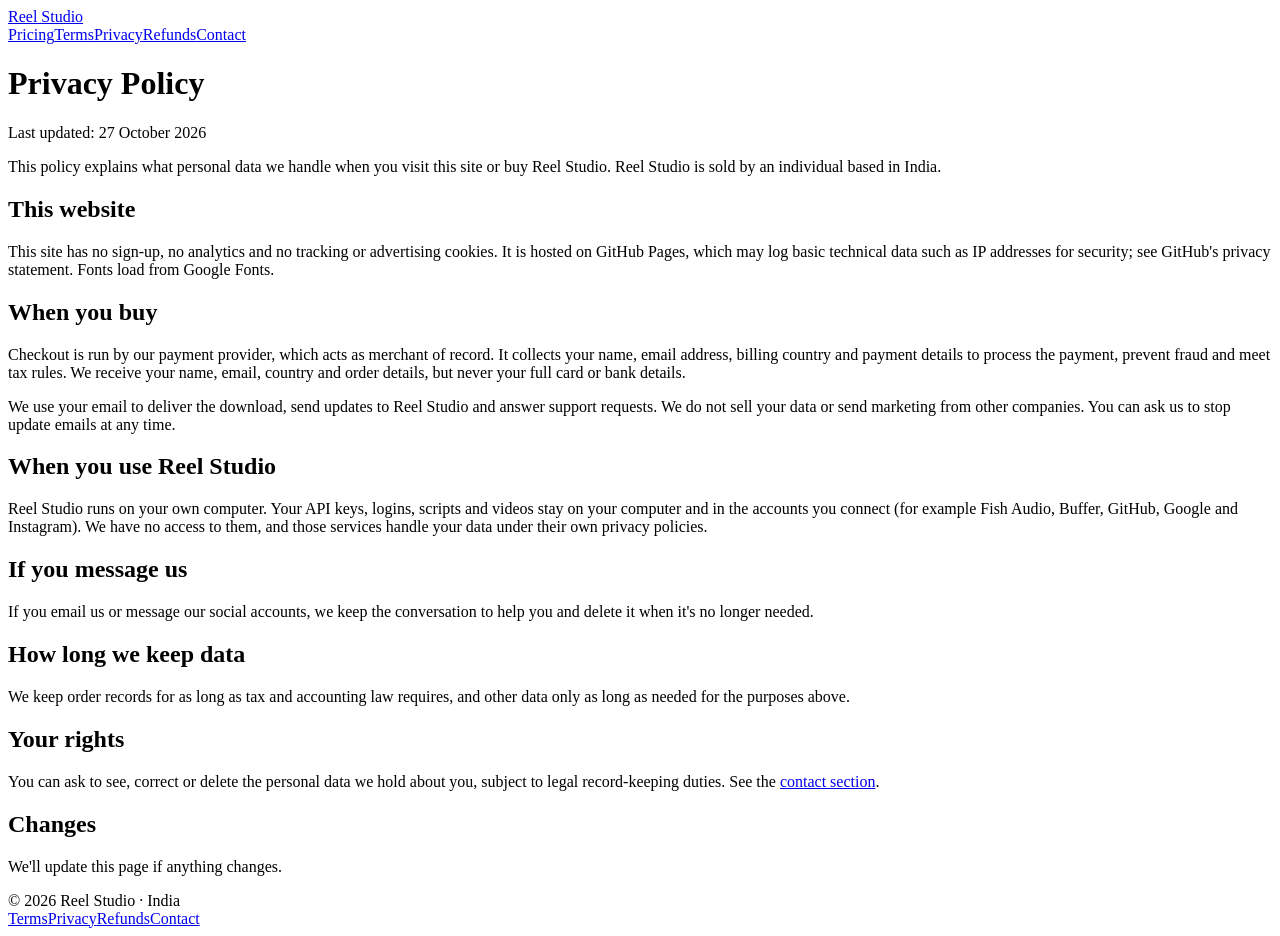
==== privacy.html @ 62ea9804 "site: privacy.html" ====
<!doctype html>
<html lang="en">
<head>
<meta charset="utf-8">
<meta name="viewport" content="width=device-width, initial-scale=1, viewport-fit=cover">
<title>Privacy Policy · Reel Studio</title>
<link rel="preconnect" href="https://fonts.googleapis.com">
<link rel="stylesheet" href="https://fonts.googleapis.com/css2?family=Bricolage+Grotesque:opsz,wght@12..96,500;12..96,700;12..96,800&family=Figtree:wght@400;500;600&family=JetBrains+Mono:wght@500&display=swap">
<link rel="stylesheet" href="style.css">
</head>
<body>
<div class="wrap">
  <div class="top"><a href="index.html">Reel Studio</a><nav><a href="index.html#pricing">Pricing</a><a href="terms.html">Terms</a><a href="privacy.html">Privacy</a><a href="refund.html">Refunds</a><a href="index.html#contact">Contact</a></nav></div>
  <main class="doc">
    <h1>Privacy Policy</h1>
    <p class="updated">Last updated: 27 October 2026</p>

    <p>This policy explains what personal data we handle when you visit this site or buy Reel Studio. Reel Studio is sold by an individual based in India.</p>
    <h2>This website</h2>
    <p>This site has no sign-up, no analytics and no tracking or advertising cookies. It is hosted on GitHub Pages, which may log basic technical data such as IP addresses for security; see GitHub's privacy statement. Fonts load from Google Fonts.</p>
    <h2>When you buy</h2>
    <p>Checkout is run by our payment provider, which acts as merchant of record. It collects your name, email address, billing country and payment details to process the payment, prevent fraud and meet tax rules. We receive your name, email, country and order details, but never your full card or bank details.</p>
    <p>We use your email to deliver the download, send updates to Reel Studio and answer support requests. We do not sell your data or send marketing from other companies. You can ask us to stop update emails at any time.</p>
    <h2>When you use Reel Studio</h2>
    <p>Reel Studio runs on your own computer. Your API keys, logins, scripts and videos stay on your computer and in the accounts you connect (for example Fish Audio, Buffer, GitHub, Google and Instagram). We have no access to them, and those services handle your data under their own privacy policies.</p>
    <h2>If you message us</h2>
    <p>If you email us or message our social accounts, we keep the conversation to help you and delete it when it's no longer needed.</p>
    <h2>How long we keep data</h2>
    <p>We keep order records for as long as tax and accounting law requires, and other data only as long as needed for the purposes above.</p>
    <h2>Your rights</h2>
    <p>You can ask to see, correct or delete the personal data we hold about you, subject to legal record-keeping duties. See the <a href="index.html#contact">contact section</a>.</p>
    <h2>Changes</h2>
    <p>We'll update this page if anything changes.</p>

  </main>
  <footer><span>© 2026 Reel Studio · India</span><nav><a href="terms.html">Terms</a><a href="privacy.html">Privacy</a><a href="refund.html">Refunds</a><a href="index.html#contact">Contact</a></nav></footer>
</div>
</body>
</html>
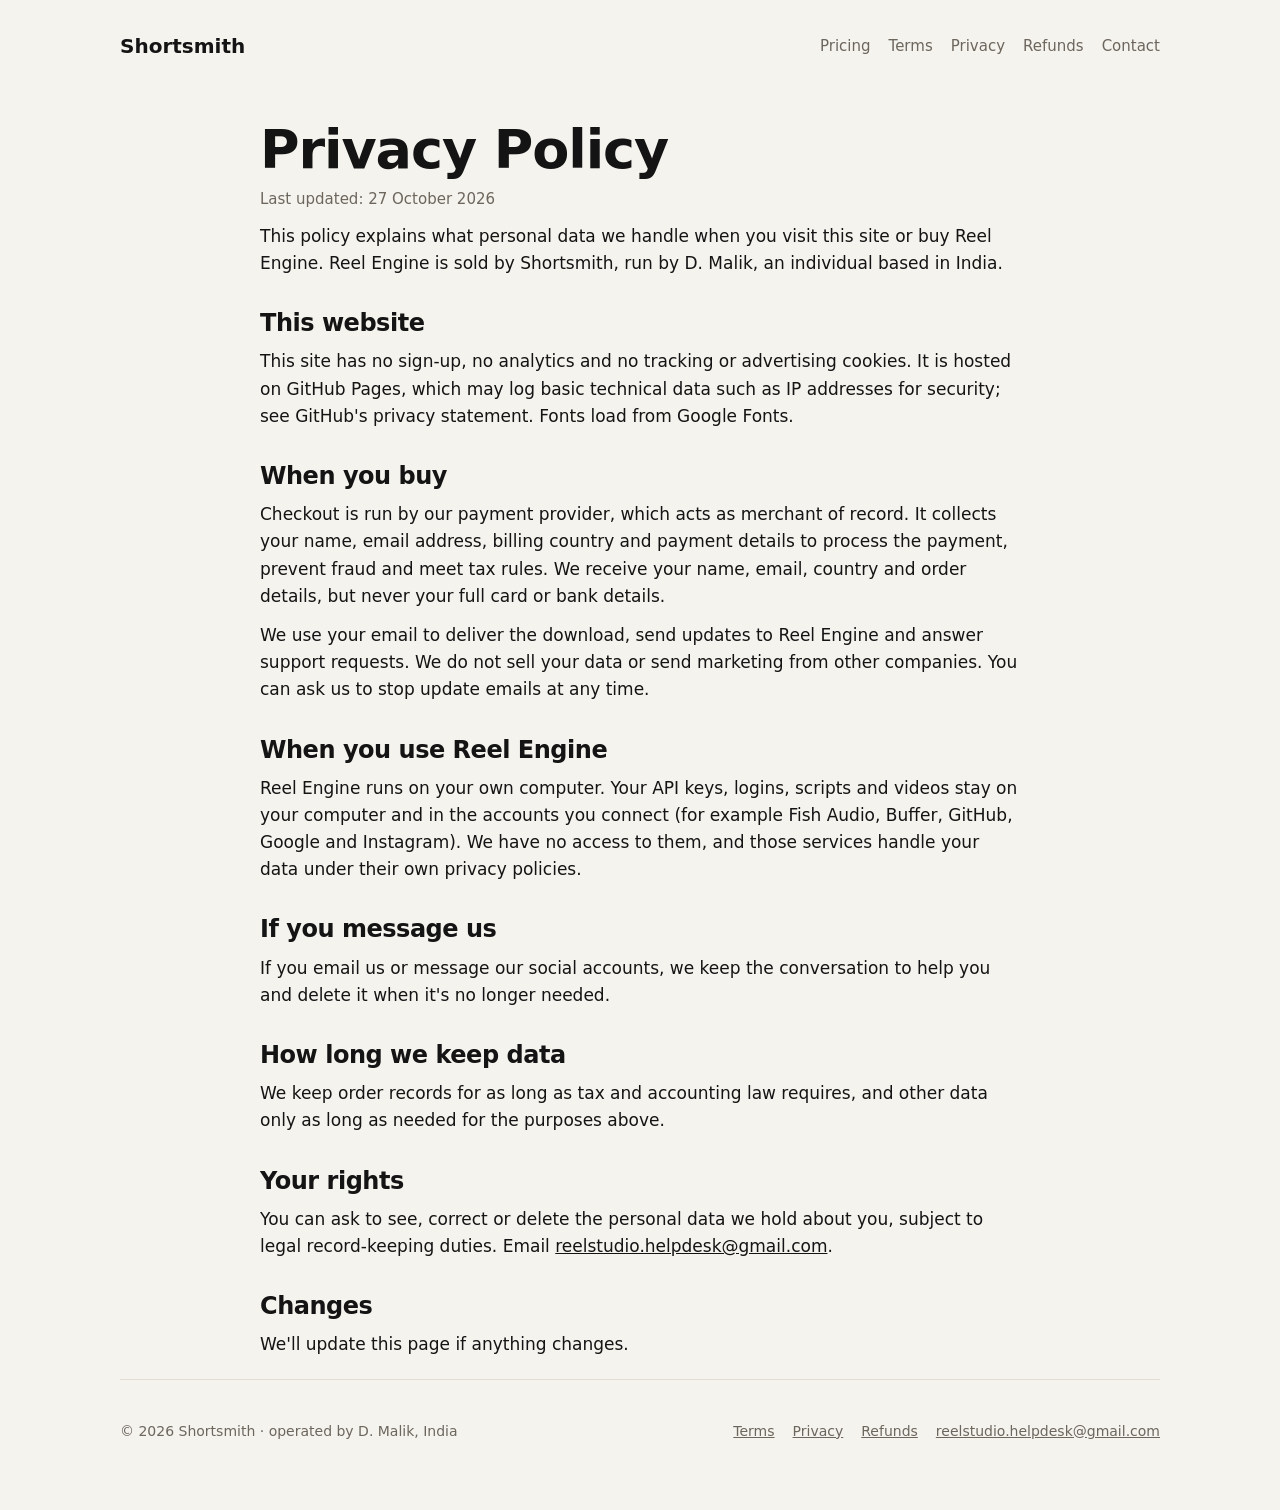
==== commit b68204fa: "site: Shortsmith brand, contact" ====
--- a/privacy.html
+++ b/privacy.html
@@ -3,37 +3,37 @@
 <head>
 <meta charset="utf-8">
 <meta name="viewport" content="width=device-width, initial-scale=1, viewport-fit=cover">
-<title>Privacy Policy · Reel Studio</title>
+<title>Privacy Policy · Shortsmith</title>
 <link rel="preconnect" href="https://fonts.googleapis.com">
 <link rel="stylesheet" href="https://fonts.googleapis.com/css2?family=Bricolage+Grotesque:opsz,wght@12..96,500;12..96,700;12..96,800&family=Figtree:wght@400;500;600&family=JetBrains+Mono:wght@500&display=swap">
 <link rel="stylesheet" href="style.css">
 </head>
 <body>
 <div class="wrap">
-  <div class="top"><a href="index.html">Reel Studio</a><nav><a href="index.html#pricing">Pricing</a><a href="terms.html">Terms</a><a href="privacy.html">Privacy</a><a href="refund.html">Refunds</a><a href="index.html#contact">Contact</a></nav></div>
+  <div class="top"><a href="index.html">Shortsmith</a><nav><a href="index.html#pricing">Pricing</a><a href="terms.html">Terms</a><a href="privacy.html">Privacy</a><a href="refund.html">Refunds</a><a href="index.html#contact">Contact</a></nav></div>
   <main class="doc">
     <h1>Privacy Policy</h1>
     <p class="updated">Last updated: 27 October 2026</p>
 
-    <p>This policy explains what personal data we handle when you visit this site or buy Reel Studio. Reel Studio is sold by an individual based in India.</p>
+    <p>This policy explains what personal data we handle when you visit this site or buy Reel Engine. Reel Engine is sold by Shortsmith, run by D. Malik, an individual based in India.</p>
     <h2>This website</h2>
     <p>This site has no sign-up, no analytics and no tracking or advertising cookies. It is hosted on GitHub Pages, which may log basic technical data such as IP addresses for security; see GitHub's privacy statement. Fonts load from Google Fonts.</p>
     <h2>When you buy</h2>
     <p>Checkout is run by our payment provider, which acts as merchant of record. It collects your name, email address, billing country and payment details to process the payment, prevent fraud and meet tax rules. We receive your name, email, country and order details, but never your full card or bank details.</p>
-    <p>We use your email to deliver the download, send updates to Reel Studio and answer support requests. We do not sell your data or send marketing from other companies. You can ask us to stop update emails at any time.</p>
-    <h2>When you use Reel Studio</h2>
-    <p>Reel Studio runs on your own computer. Your API keys, logins, scripts and videos stay on your computer and in the accounts you connect (for example Fish Audio, Buffer, GitHub, Google and Instagram). We have no access to them, and those services handle your data under their own privacy policies.</p>
+    <p>We use your email to deliver the download, send updates to Reel Engine and answer support requests. We do not sell your data or send marketing from other companies. You can ask us to stop update emails at any time.</p>
+    <h2>When you use Reel Engine</h2>
+    <p>Reel Engine runs on your own computer. Your API keys, logins, scripts and videos stay on your computer and in the accounts you connect (for example Fish Audio, Buffer, GitHub, Google and Instagram). We have no access to them, and those services handle your data under their own privacy policies.</p>
     <h2>If you message us</h2>
     <p>If you email us or message our social accounts, we keep the conversation to help you and delete it when it's no longer needed.</p>
     <h2>How long we keep data</h2>
     <p>We keep order records for as long as tax and accounting law requires, and other data only as long as needed for the purposes above.</p>
     <h2>Your rights</h2>
-    <p>You can ask to see, correct or delete the personal data we hold about you, subject to legal record-keeping duties. See the <a href="index.html#contact">contact section</a>.</p>
+    <p>You can ask to see, correct or delete the personal data we hold about you, subject to legal record-keeping duties. Email <a href="mailto:reelstudio.helpdesk@gmail.com">reelstudio.helpdesk@gmail.com</a>.</p>
     <h2>Changes</h2>
     <p>We'll update this page if anything changes.</p>
 
   </main>
-  <footer><span>© 2026 Reel Studio · India</span><nav><a href="terms.html">Terms</a><a href="privacy.html">Privacy</a><a href="refund.html">Refunds</a><a href="index.html#contact">Contact</a></nav></footer>
+  <footer><span>© 2026 Shortsmith · operated by D. Malik, India</span><nav><a href="terms.html">Terms</a><a href="privacy.html">Privacy</a><a href="refund.html">Refunds</a><a href="mailto:reelstudio.helpdesk@gmail.com">reelstudio.helpdesk@gmail.com</a></nav></footer>
 </div>
 </body>
 </html>
--- a/style.css
+++ b/style.css
@@ -0,0 +1,92 @@
+/* Layout: a single scrolling "reel" — phone-framed demo up top, then the pipeline as a numbered timeline, styles strip, box contents, pricing card, FAQ */
+:root{
+  --bg:#F5F3EE; --surface:#FFFFFF; --ink:#141414; --muted:#6C665D; --line:#E2DDD3; --signal:#E3261B; --signal-ink:#FFFFFF; --chip:#EEEAE2;
+  --display:"Bricolage Grotesque", "Arial Narrow", system-ui, sans-serif;
+  --body:"Figtree", system-ui, -apple-system, "Segoe UI", sans-serif;
+  --mono:"JetBrains Mono", ui-monospace, Consolas, monospace;
+}
+@media (prefers-color-scheme: dark){:root:not([data-theme="light"]){
+  --bg:#121212; --surface:#1B1B1A; --ink:#F2EFE9; --muted:#A39D93; --line:#2C2B29; --signal:#FF4A3D; --signal-ink:#140504; --chip:#24231F; color-scheme:dark}}
+:root[data-theme="dark"]{--bg:#121212; --surface:#1B1B1A; --ink:#F2EFE9; --muted:#A39D93; --line:#2C2B29; --signal:#FF4A3D; --signal-ink:#140504; --chip:#24231F; color-scheme:dark}
+*{box-sizing:border-box}
+body{background:var(--bg); color:var(--ink); font:400 17px/1.6 var(--body); padding-left:max(16px, env(safe-area-inset-left,0px)); padding-right:max(16px, env(safe-area-inset-right,0px))}
+.wrap{max-width:1040px; margin:0 auto}
+a{color:inherit}
+.mono{font-family:var(--mono); font-size:13px; letter-spacing:.02em; color:var(--muted)}
+h1,h2,h3{font-family:var(--display); text-wrap:balance; margin:0; letter-spacing:-.02em}
+h1{font-size:clamp(44px, 7vw, 84px); line-height:.98; font-weight:800}
+h2{font-size:clamp(30px, 4.2vw, 46px); line-height:1.05; font-weight:800}
+h3{font-size:21px; font-weight:700; letter-spacing:-.01em}
+p{margin:0}
+.hand{color:var(--signal)}
+section{padding-block:72px; border-top:1px solid var(--line)}
+/* hero */
+.hero{display:grid; grid-template-columns:minmax(0,1.15fr) minmax(0,.85fr); gap:56px; align-items:center; padding-block:56px 72px; border-top:0}
+.hero .lede{font-size:20px; color:var(--muted); max-width:34ch; margin-top:22px}
+.hero .ctas{display:flex; gap:14px; flex-wrap:wrap; align-items:center; margin-top:30px}
+.btn{display:inline-flex; align-items:center; gap:10px; font:600 17px var(--body); padding:15px 24px; border-radius:999px; text-decoration:none; border:2px solid var(--ink); cursor:pointer}
+.btn.primary{background:var(--signal); border-color:var(--signal); color:var(--signal-ink)}
+.btn:focus-visible{outline:3px solid var(--ink); outline-offset:3px}
+.btn[aria-disabled="true"]{opacity:.85; cursor:default}
+.prompt{margin-top:34px; background:var(--surface); border:1px solid var(--line); border-radius:14px; padding:14px 16px; font-family:var(--mono); font-size:14px; display:flex; gap:10px; align-items:baseline; max-width:520px}
+.prompt b{color:var(--signal); font-weight:500}
+.phone{justify-self:center; width:min(320px,100%); aspect-ratio:9/16; max-width:100%; border-radius:38px; background:#0B0B0B; padding:10px; box-shadow:0 30px 70px rgba(0,0,0,.18)}
+.phone video{width:100%; height:100%; object-fit:cover; border-radius:29px; display:block; background:#000}
+.tag{display:inline-block; font-family:var(--mono); font-size:12px; padding:5px 10px; border-radius:999px; background:var(--chip); color:var(--muted)}
+/* pipeline */
+.steps{list-style:none; padding:0; margin:40px 0 0; display:grid; gap:0}
+.steps li{display:grid; grid-template-columns:72px minmax(0,1fr) minmax(0,1.2fr); gap:20px; padding:22px 0; border-top:1px dashed var(--line); align-items:baseline}
+.steps .n{font-family:var(--mono); color:var(--signal); font-size:14px}
+.steps p{color:var(--muted)}
+/* styles */
+.styles{display:grid; grid-template-columns:repeat(4,minmax(0,1fr)); gap:18px; margin-top:36px}
+.styles figure{margin:0}
+.styles img{width:100%; border-radius:16px; border:1px solid var(--line); display:block; aspect-ratio:9/16; object-fit:cover}
+.styles figcaption{margin-top:10px; font-size:15px} .styles figcaption span{display:block; color:var(--muted); font-size:14px}
+/* box */
+.box{display:grid; grid-template-columns:repeat(2,minmax(0,1fr)); gap:14px 40px; margin-top:34px}
+.box div{padding:16px 0; border-top:1px solid var(--line)}
+.box p{color:var(--muted); font-size:16px; margin-top:4px}
+/* pricing */
+.price-wrap{display:grid; grid-template-columns:minmax(0,1fr) minmax(0,1fr); gap:48px; align-items:start}
+.card{background:var(--surface); border:2px solid var(--ink); border-radius:24px; padding:30px; display:grid; gap:18px}
+.amount{display:flex; align-items:baseline; gap:12px; flex-wrap:wrap}
+.amount strong{font-family:var(--display); font-size:64px; line-height:1; letter-spacing:-.03em}
+.amount s{color:var(--muted); font-size:22px}
+.card ul{margin:0; padding-left:20px; color:var(--ink)} .card li{margin:4px 0}
+.costs{width:100%; border-collapse:collapse; font-size:16px; margin-top:22px}
+.costs td{padding:12px 0; border-top:1px solid var(--line); vertical-align:top}
+.costs td:last-child{text-align:right; font-variant-numeric:tabular-nums; white-space:nowrap; padding-left:14px}
+.note{color:var(--muted); font-size:15px}
+/* faq */
+details{border-top:1px solid var(--line); padding:18px 0}
+summary{cursor:pointer; font-weight:600; font-size:18px; list-style:none} summary::-webkit-details-marker{display:none}
+summary::before{content:"+"; font-family:var(--mono); color:var(--signal); display:inline-block; width:26px}
+details[open] summary::before{content:"–"}
+details p{color:var(--muted); margin-top:10px; max-width:70ch; padding-left:26px}
+footer{padding-block:40px 60px; border-top:1px solid var(--line); color:var(--muted); font-size:14px; display:flex; justify-content:space-between; gap:16px; flex-wrap:wrap}
+@media (max-width:820px){
+  .hero{grid-template-columns:1fr; gap:36px} .phone{width:min(280px,100%)}
+  .steps li{grid-template-columns:44px minmax(0,1fr)} .steps li p{grid-column:2}
+  .styles{grid-template-columns:repeat(2,minmax(0,1fr))}
+  .box,.price-wrap{grid-template-columns:1fr}
+}
+@media (prefers-reduced-motion:reduce){*{scroll-behavior:auto}}
+
+/* policy pages */
+.doc{max-width:760px; margin:0 auto; padding-block:40px 20px}
+.doc h1{font-size:clamp(36px,5vw,54px)}
+.doc h2{font-size:24px; margin-top:34px}
+.doc p,.doc li{color:var(--ink); margin-top:12px}
+.doc ul{padding-left:22px}
+.doc .updated{color:var(--muted); margin-top:10px; font-size:15px}
+.top{display:flex; justify-content:space-between; align-items:center; padding-block:22px; gap:16px; flex-wrap:wrap}
+.top a{text-decoration:none; font-family:var(--display); font-weight:800; font-size:20px}
+.top nav{display:flex; gap:18px; font-size:15px; flex-wrap:wrap} .top nav a{font:500 15px var(--body); color:var(--muted)}
+footer nav{display:flex; gap:18px; flex-wrap:wrap} footer nav a{color:var(--muted)}
+.card .tag{justify-self:start}
+
+/* section labels */
+.eyebrow{display:inline-flex; align-items:center; gap:12px; font:600 14px/1.2 var(--body); letter-spacing:.08em; text-transform:uppercase; color:var(--signal)}
+.eyebrow::before{content:""; width:28px; height:3px; border-radius:2px; background:var(--signal); flex:none}
+.badge{justify-self:start; display:inline-block; font:700 13px/1 var(--body); letter-spacing:.04em; text-transform:uppercase; padding:8px 12px; border-radius:8px; background:var(--signal); color:var(--signal-ink)}
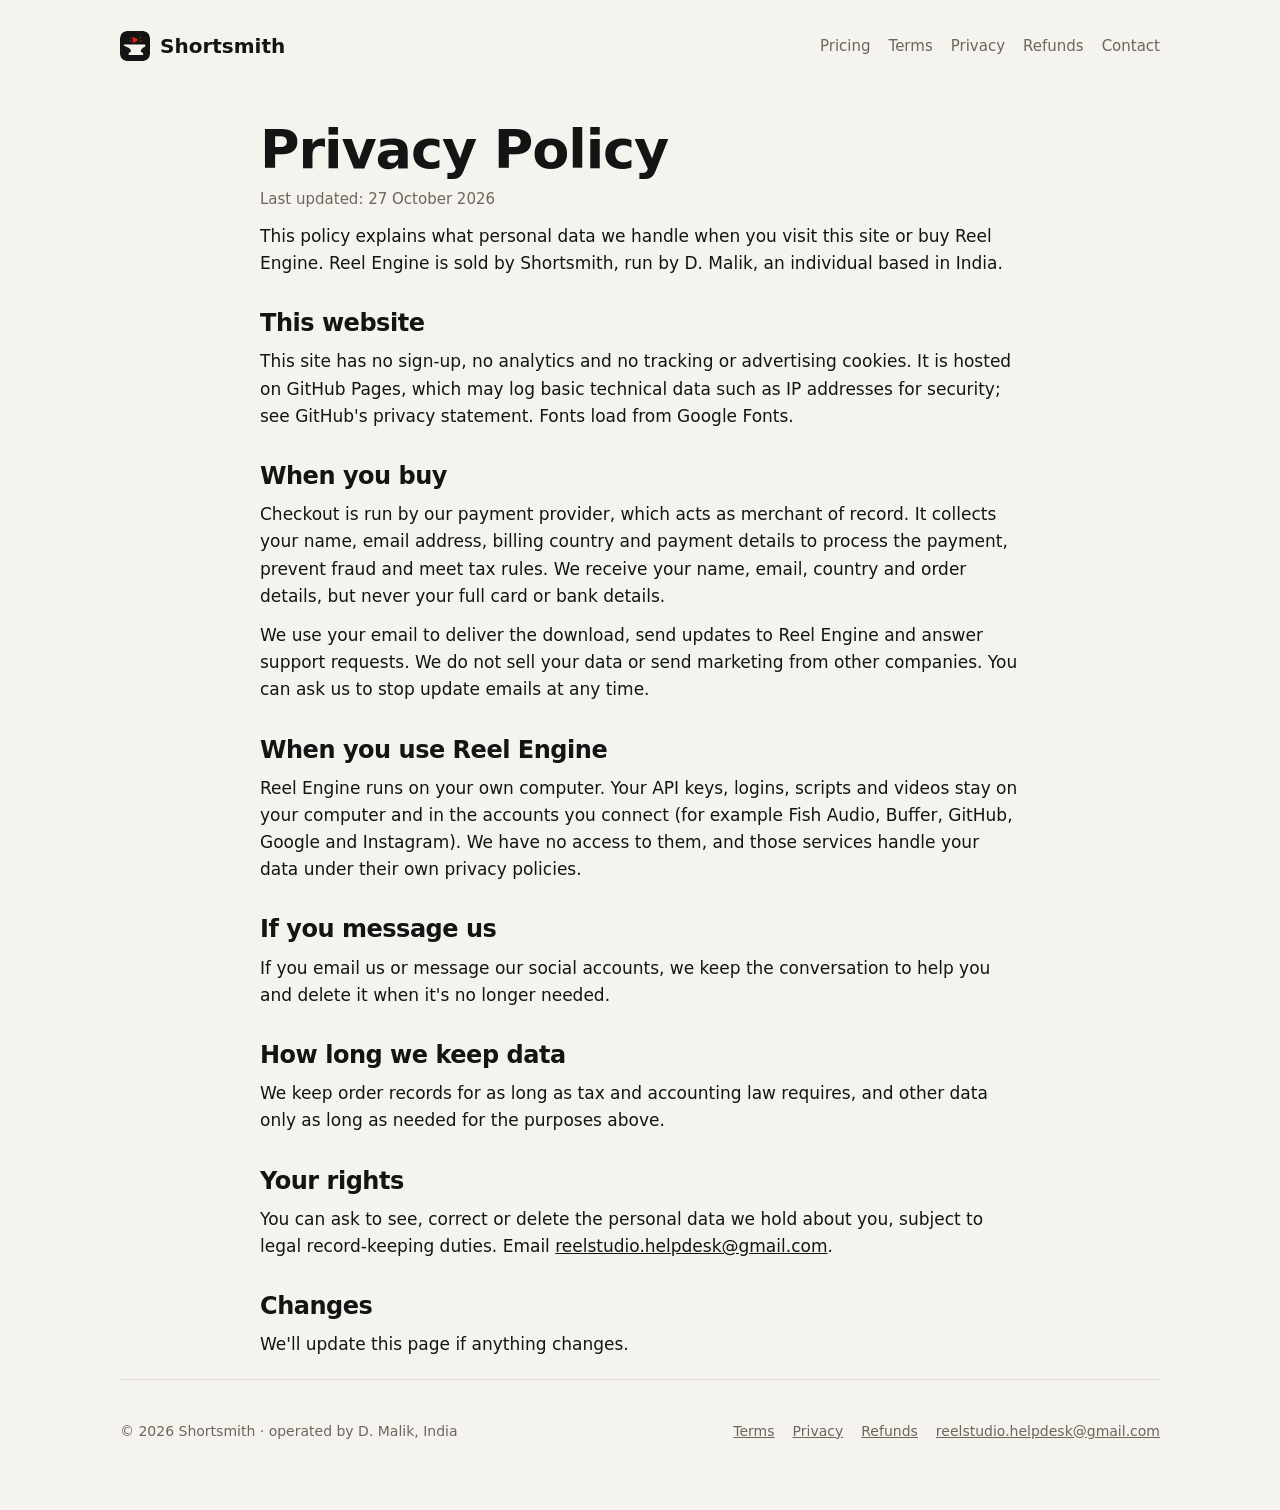
==== commit f05f2e07: "site: Shortsmith logo in header and as favicon; Windows & Mac copy Co-Authored-By: Claude Opus 5.5 <" ====
--- a/privacy.html
+++ b/privacy.html
@@ -6,11 +6,14 @@
 <title>Privacy Policy · Shortsmith</title>
 <link rel="preconnect" href="https://fonts.googleapis.com">
 <link rel="stylesheet" href="https://fonts.googleapis.com/css2?family=Bricolage+Grotesque:opsz,wght@12..96,500;12..96,700;12..96,800&family=Figtree:wght@400;500;600&family=JetBrains+Mono:wght@500&display=swap">
+<link rel="icon" href="logo.svg" type="image/svg+xml">
+<link rel="icon" href="favicon-32.png" sizes="32x32" type="image/png">
+<link rel="apple-touch-icon" href="apple-touch-icon.png">
 <link rel="stylesheet" href="style.css">
 </head>
 <body>
 <div class="wrap">
-  <div class="top"><a href="index.html">Shortsmith</a><nav><a href="index.html#pricing">Pricing</a><a href="terms.html">Terms</a><a href="privacy.html">Privacy</a><a href="refund.html">Refunds</a><a href="index.html#contact">Contact</a></nav></div>
+  <div class="top"><a class="brand" href="index.html"><img src="logo.svg" alt="" width="30" height="30">Shortsmith</a><nav><a href="index.html#pricing">Pricing</a><a href="terms.html">Terms</a><a href="privacy.html">Privacy</a><a href="refund.html">Refunds</a><a href="index.html#contact">Contact</a></nav></div>
   <main class="doc">
     <h1>Privacy Policy</h1>
     <p class="updated">Last updated: 27 October 2026</p>
--- a/style.css
+++ b/style.css
@@ -82,6 +82,7 @@
 .doc .updated{color:var(--muted); margin-top:10px; font-size:15px}
 .top{display:flex; justify-content:space-between; align-items:center; padding-block:22px; gap:16px; flex-wrap:wrap}
 .top a{text-decoration:none; font-family:var(--display); font-weight:800; font-size:20px}
+.top .brand{display:inline-flex; align-items:center; gap:10px; color:var(--ink)} .top .brand img{border-radius:7px; display:block}
 .top nav{display:flex; gap:18px; font-size:15px; flex-wrap:wrap} .top nav a{font:500 15px var(--body); color:var(--muted)}
 footer nav{display:flex; gap:18px; flex-wrap:wrap} footer nav a{color:var(--muted)}
 .card .tag{justify-self:start}
